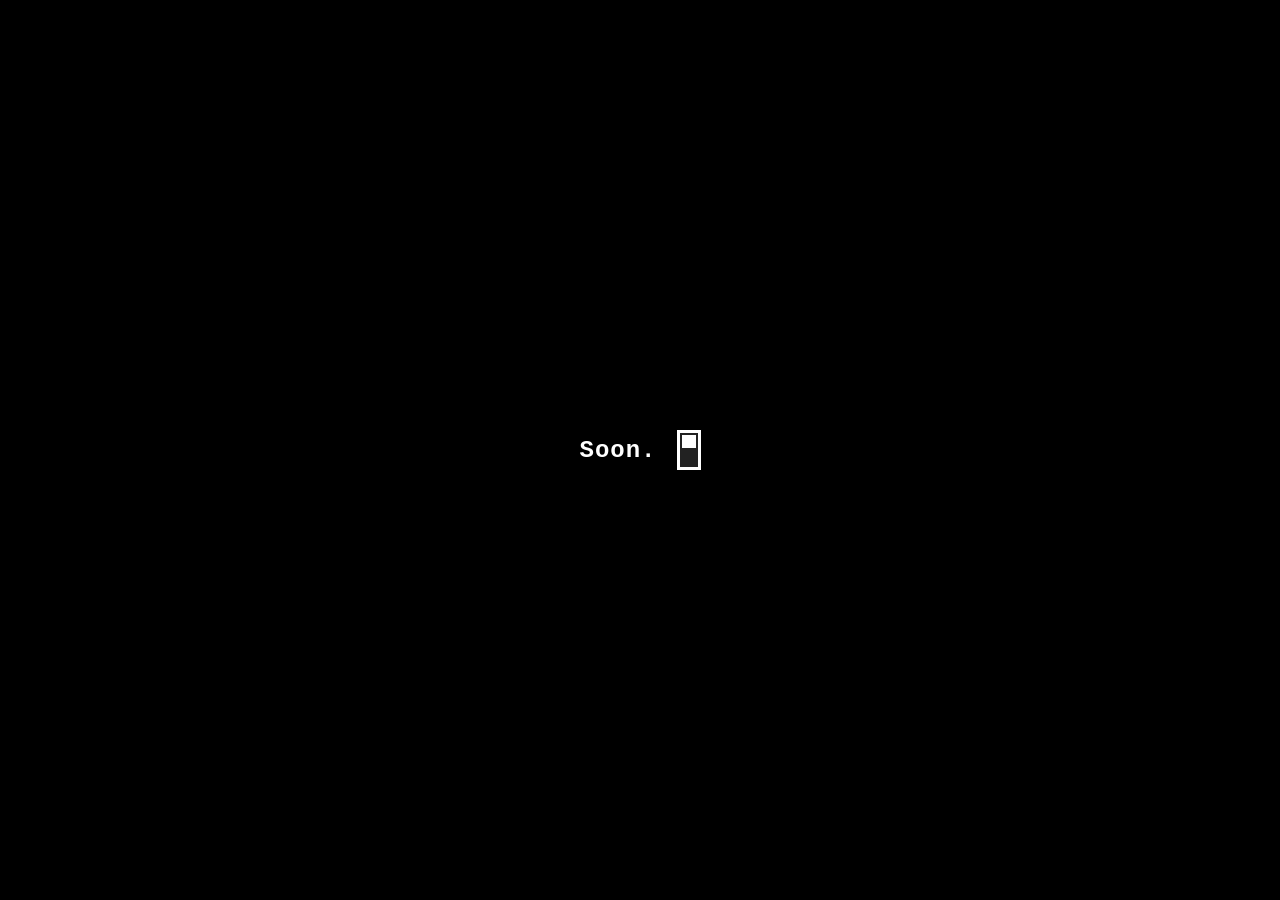
==== index.html @ 851dd61e "secretive hearts♡ It seems like some of mi hearts became secretive...  [...]  Let's press that l" ====
<!DOCTYPE html>
<html lang="en">
<head>
    <meta charset="UTF-8">
    <meta name="viewport" content="width=device-width, initial-scale=1.0">
    <title>Soon.</title>
    <link rel="stylesheet" href="style.css">
    <!-- thanks google, mi font is cute now!!..♡ -->
    <link rel="preconnect" href="https://fonts.googleapis.com">
    <link rel="preconnect" href="https://fonts.gstatic.com" crossorigin>
    <link href="https://fonts.googleapis.com/css2?family=Fredoka:wght@300..700&display=swap" rel="stylesheet">
</head>
<body>
    <!-- mi hearts are floating.. how cool!! -->
    <div id="hearts-container"></div>
    <!-- "YOUR best friend's" animated hearts..♡ -->
    <div id="secret-animation-layer"></div>

    <div class="center-container" id="main-content">
        <p class="teaser-text" id="text-display">Soon.</p>
        
        <!-- lightswitch.. -->
        <div class="switch-container" id="lightswitch-wrapper" onclick="toggleLight()">
            <div class="switch-housing">
                <div class="switch-toggle"></div>
            </div>
        </div>
    </div>

    <!-- RAINBOW,, it feels like,, it's... raining? raining rainbows..? is that even a word? -->
    <div id="secret-rainbow-heart" onclick="triggerSecretAnimation()">♡</div>

    <script>
        const container = document.getElementById('hearts-container');
        const secretLayer = document.getElementById('secret-animation-layer');
        const secretHeart = document.getElementById('secret-rainbow-heart');
        const mainContent = document.getElementById('main-content');
        const textDisplay = document.getElementById('text-display');

        let switchClickCount = 0;
        let secretTriggeredThisSession = false;

        function toggleLight() {
            const isLightMode = document.body.classList.toggle('light-mode');
            
            // normal hearts..♡
            if (isLightMode) {
                createNormalHearts(40);
            } else {
                container.innerHTML = '';
            }

            // uuu, secret! secret!! i'd like to see what's that!!( ˶°ㅁ°) !!
            if (!secretTriggeredThisSession) {
                switchClickCount++;
                if (switchClickCount >= 6 && switchClickCount <= 9) {
                    secretHeart.classList.add('visible');
                } else if (switchClickCount > 9) {
                    secretHeart.classList.remove('visible');
                }
            }
        }

        function createNormalHearts(count) {
            container.innerHTML = '';
            for (let i = 0; i < count; i++) {
                const heart = document.createElement('div');
                heart.className = 'heart';
                heart.innerText = '♡';
                heart.style.left = Math.random() * -20 + 'vw'; 
                heart.style.top = Math.random() * 100 + 'vh';
                const size = Math.random() * 20 + 20; 
                heart.style.fontSize = size + 'px';
                heart.style.animationDelay = Math.random() * 8 + 's';
                heart.style.animationDuration = (Math.random() * 5 + 8) + 's'; 
                container.appendChild(heart);
            }
        }

        // --- mi hearts so cute now!!(˶˃ ᵕ ˂˶) ---
        function triggerSecretAnimation() {
            secretTriggeredThisSession = true;
            secretHeart.classList.remove('visible');
            switchClickCount = 0; // reset!! aww..

            // modifying text and stuff!!
            textDisplay.innerText = "SOON.<3";
            textDisplay.classList.add('cute-mode');
            document.getElementById('lightswitch-wrapper').style.display = 'none';

            // pink heartiesss!!
            let dropInterval = setInterval(() => {
                createDroppingPinkHeart();
            }, 450);

            //  fadeout..
            setTimeout(() => {
                clearInterval(dropInterval);
                
                // they go away so fast!! no.. it can't be... NOOOOOO!!!
                document.body.classList.add('scene-fade-out');

                //  ehh,, just regular stuff?? sooo boooooring D:
                setTimeout(() => {
                    secretLayer.innerHTML = '';
                    textDisplay.innerText = "Soon.";
                    textDisplay.classList.remove('cute-mode');
                    document.getElementById('lightswitch-wrapper').style.display = 'inline-block';
                    
                    document.body.classList.remove('scene-fade-out');
                    secretTriggeredThisSession = false; // Arm system to allow re-triggering
                }, 1500);

            }, 5500);
        }

        function createDroppingPinkHeart() {
            const pinkHeart = document.createElement('div');
            pinkHeart.className = 'dropping-pink-heart';
            pinkHeart.innerText = '♥'; // Solid heavy glyph
            
            // they could be anywhere.. wha-,, mi hearts could b-be... ANYWHERE?
            pinkHeart.style.left = (Math.random() * 60 + 20) + 'vw';
            secretLayer.appendChild(pinkHeart);

            // EXPLOSIVE!!!! HAHAHA!!!!
            const explosionTriggerTime = 1400; // Time in milliseconds it takes to fall
            
            setTimeout(() => {
                const rect = pinkHeart.getBoundingClientRect();
                pinkHeart.remove();
                
                // wooooow..!! ka-boom!!
                createRainbowBurst(rect.left, rect.top);
            }, explosionTriggerTime);
        }

        function createRainbowBurst(startX, startY) {
            const particleCount = 12;
            
            for (let i = 0; i < particleCount; i++) {
                const burstShard = document.createElement('div');
                burstShard.className = 'rainbow-burst-shard';
                burstShard.innerText = '♡';
                burstShard.style.left = startX + 'px';
                burstShard.style.top = startY + 'px';

                const angle = (i / particleCount) * 2 * Math.PI;
                const distance = 160; // Spread radius scaling parameter
                const targetX = Math.cos(angle) * distance;
                const targetY = Math.sin(angle) * distance;

                burstShard.style.setProperty('--tx', `${targetX}px`);
                burstShard.style.setProperty('--ty', `${targetY}px`);

                secretLayer.appendChild(burstShard);

                // auto sweep.. dang it.
                setTimeout(() => { burstShard.remove(); }, 2000);
            }
        }
    </script>
</body>
</html>
---- style.css ----
* {
    margin: 0;
    padding: 0;
    box-sizing: border-box;
}

/* default pitch black bg */
body {
    background-color: #000000;
    height: 100vh;
    display: flex;
    justify-content: center;
    align-items: center;
    overflow: hidden;
    font-family: 'Courier New', Courier, monospace; 
    position: relative;
    transition: background-color 0.15s ease, opacity 1.2s ease;
    opacity: 1;
}

/* fade-out!! AAAA! */
body.scene-fade-out {
    opacity: 0;
}

.center-container {
    display: flex;
    align-items: center;
    gap: 20px;
    z-index: 10;
}

.teaser-text {
    color: #ffffff;
    font-size: 1.5rem;
    font-weight: bold;
    letter-spacing: 1px;
    transition: color 0.15s ease, font-size 0.2s ease;
}

/* --- how cute,, please last for long!! (it won't,, only 7 seconds.(╥‸╥)) --- */
.teaser-text.cute-mode {
    font-family: 'Fredoka', sans-serif;
    font-size: 4rem; /* Noticeably larger styling adjustments */
    color: #ff69b4 !important; /* Forces soft hot pink state */
    text-shadow: 0 0 15px rgba(255, 105, 180, 0.4);
}

/* --- lightswitch --- */
.switch-container {
    cursor: pointer;
    display: inline-block;
}

.switch-housing {
    width: 24px;
    height: 40px;
    background-color: #222;
    border: 3px solid #ffffff;
    position: relative;
    padding: 2px;
    transition: border-color 0.15s ease, background-color 0.15s ease;
}

.switch-toggle {
    width: 100%;
    height: 50%;
    background-color: #ffffff;
    position: absolute;
    top: 0;
    left: 0;
    border: 2px solid #222;
}

/* --- mi hearts are floating... wow!!!ꉂ(˵˃ ᗜ ˂˵) --- */
#hearts-container, #secret-animation-layer {
    position: absolute;
    top: 0;
    left: 0;
    width: 100%;
    height: 100%;
    pointer-events: none;
    overflow: hidden;
}

.heart {
    position: absolute;
    color: transparent;
    -webkit-text-stroke: 2px #000000;
    user-select: none;
    opacity: 0;
    animation: drift linear infinite;
}

@keyframes drift {
    0% { transform: translate(0, 0) rotate(0deg); opacity: 0; }
    10% { opacity: 0.8; }
    90% { opacity: 0.8; }
    100% { transform: translate(120vw, 30vh) rotate(45deg); opacity: 0; }
}

/* --- secret,, button?? a what...? secret!! secret!!! WOO-HOO!!(∩˃o˂∩) --- */
#secret-rainbow-heart {
    position: absolute;
    bottom: 25px;
    right: 25px;
    font-size: 38px;
    cursor: pointer;
    user-select: none;
    pointer-events: auto; /* it has to register... it HAS to. */
    display: none;
    animation: rapidRainbow 0.25s infinite linear;
}

#secret-rainbow-heart.visible {
    display: block;
}

/* --- YOUR best friend's bullet-pattern,, uuu! --- */

/* mi pink hearts go BOOOOOM!! */
.dropping-pink-heart {
    position: absolute;
    top: -50px;
    font-size: 55px;
    color: #ff6ebb;
    text-shadow: 0 0 10px #ff0080;
    z-index: 5;
    animation: dropDown 1.4s cubic-bezier(0.25, 1, 0.5, 1) forwards;
}

@keyframes dropDown {
    0% { transform: translateY(0) scale(0.6); opacity: 0; }
    15% { opacity: 1; transform: translateY(10vh) scale(1.1); }
    100% { transform: translateY(65vh) scale(1); opacity: 1; }
}

.rainbow-burst-shard {
    position: absolute;
    font-size: 32px;
    font-weight: bold;
    user-select: none;
    z-index: 4;
    animation: rapidRainbow 0.2s infinite linear, burstOutward 1.8s cubic-bezier(0.1, 0.8, 0.3, 1) forwards;
}

@keyframes burstOutward {
    0% { transform: translate(0, 0) scale(1); opacity: 1; }
    80% { opacity: 1; }
    100% { transform: translate(var(--tx), var(--ty)) scale(0.5); opacity: 0; }
}

/* cycling running.. rapidly,,?(*ᴗ͈ˬᴗ͈)ꕤ*.ﾟ */
@keyframes rapidRainbow {
    0%   { color: #ff0000; }
    17%  { color: #ffa500; }
    33%  { color: #ffff00; }
    50%  { color: #008000; }
    67%  { color: #0000ff; }
    83%  { color: #4b0082; }
    100% { color: #ee82ee; }
}

/* --- lightmode --- */
body.light-mode { background-color: #ffffff; }
body.light-mode .teaser-text:not(.cute-mode) { color: #000000; }
body.light-mode .switch-housing { background-color: #dddddd; border-color: #000000; }
body.light-mode .switch-toggle { top: 50%; background-color: #333333; border-color: #dddddd; }
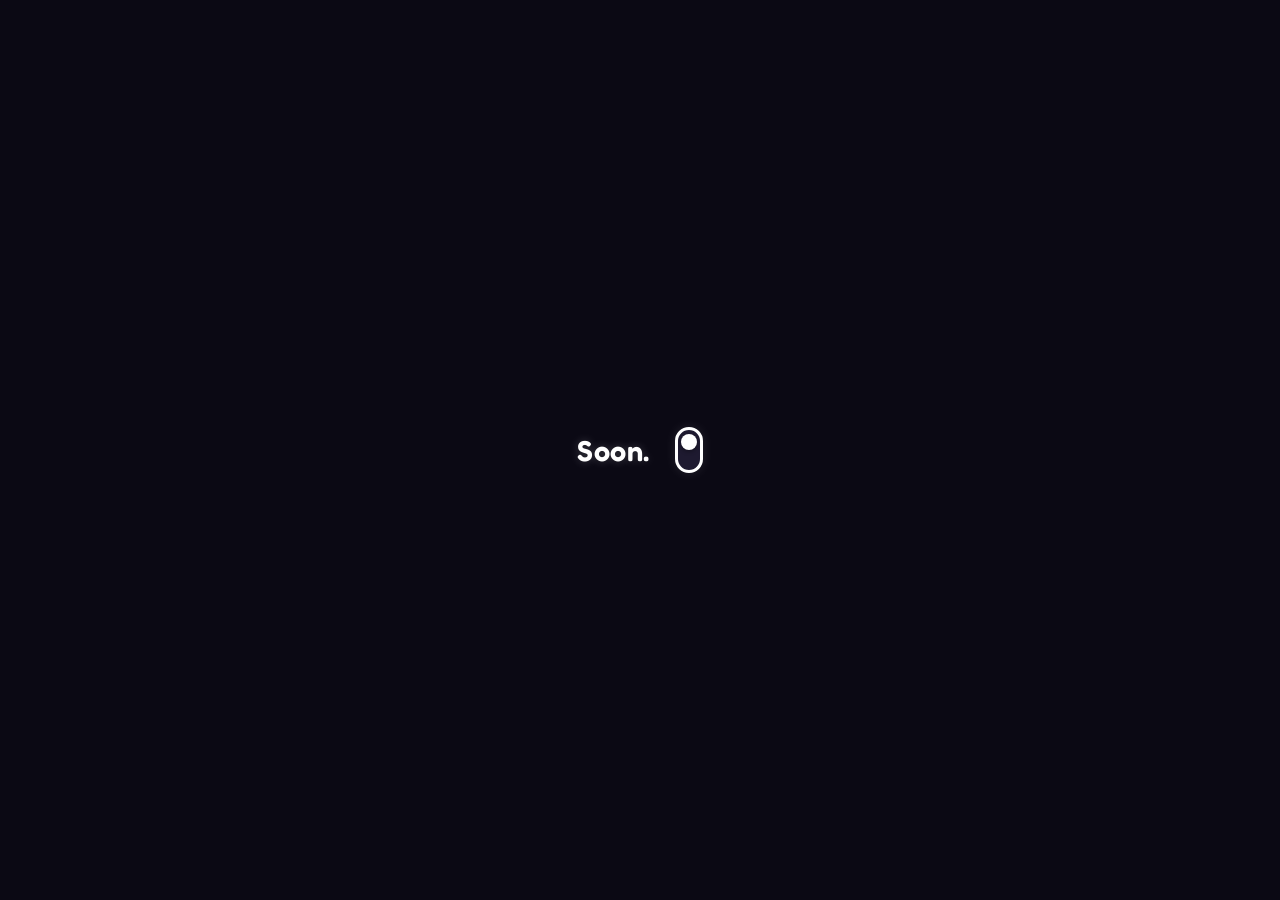
==== commit 477f1679: "mi website is now updated further,,♡ Hopefully it will look okay,,  We'll see.  See you soon as " ====
--- a/index.html
+++ b/index.html
@@ -3,23 +3,23 @@
 <head>
     <meta charset="UTF-8">
     <meta name="viewport" content="width=device-width, initial-scale=1.0">
-    <title>Soon.</title>
+    <title>Soon. ♡</title>
     <link rel="stylesheet" href="style.css">
-    <!-- thanks google, mi font is cute now!!..♡ -->
+    <!-- thank you so much for the cutie fonts, and for mi heart, google!!♡ -->
     <link rel="preconnect" href="https://fonts.googleapis.com">
     <link rel="preconnect" href="https://fonts.gstatic.com" crossorigin>
-    <link href="https://fonts.googleapis.com/css2?family=Fredoka:wght@300..700&display=swap" rel="stylesheet">
+    <link href="https://fonts.googleapis.com/css2?family=Fredoka:wght@400;600&display=swap" rel="stylesheet">
 </head>
 <body>
-    <!-- mi hearts are floating.. how cool!! -->
+    <!-- main backdrop for mi heartsss..♡ -->
     <div id="hearts-container"></div>
-    <!-- "YOUR best friend's" animated hearts..♡ -->
+    <!-- layer for mi hearts' explosive reactions,, -->
     <div id="secret-animation-layer"></div>
 
     <div class="center-container" id="main-content">
         <p class="teaser-text" id="text-display">Soon.</p>
         
-        <!-- lightswitch.. -->
+        <!-- lightswitch,, a bit more adorable,, so sorry..♡ -->
         <div class="switch-container" id="lightswitch-wrapper" onclick="toggleLight()">
             <div class="switch-housing">
                 <div class="switch-toggle"></div>
@@ -27,8 +27,8 @@
         </div>
     </div>
 
-    <!-- RAINBOW,, it feels like,, it's... raining? raining rainbows..? is that even a word? -->
-    <div id="secret-rainbow-heart" onclick="triggerSecretAnimation()">♡</div>
+    <!-- added holo-effects,, not sure if it's proper enough - i'll probably change this in the future..♡ -->
+    <div id="secret-rainbow-heart" onclick="triggerSecretAnimation()">♥</div>
 
     <script>
         const container = document.getElementById('hearts-container');
@@ -39,23 +39,53 @@
 
         let switchClickCount = 0;
         let secretTriggeredThisSession = false;
+        let animationMusic = null; 
+
+        // let's roll the dice..!♡
+        let targetClicks = Math.floor(Math.random() * 4) + 6; 
+
+        // --- audio,, will add them laterrrr..♡ ---
+	// --- beware to not use headphones while listening to them.. it'll definitely sound trashy..♡
+        function playClickSound() {
+            const audio = new Audio('smolheart.mp3');
+            audio.volume = 0.5;
+            audio.play().catch(e => console.log("Audio audio file blocked/missing:", e));
+        }
+
+        function playExplosionSound() {
+            const audio = new Audio('pinkiii.mp3');
+            audio.volume = 0.5;
+            audio.play().catch(e => console.log("Audio audio file blocked/missing:", e));
+        }
+
+        function startFullAnimationMusic() {
+            animationMusic = new Audio('heartheartheart.mp3');
+            animationMusic.volume = 0.5;
+            animationMusic.play().catch(e => console.log("Audio audio file blocked/missing:", e));
+        }
+
+        function stopFullAnimationMusic() {
+            if (animationMusic) {
+                animationMusic.pause();
+                animationMusic.currentTime = 0; 
+            }
+        }
 
         function toggleLight() {
             const isLightMode = document.body.classList.toggle('light-mode');
             
-            // normal hearts..♡
             if (isLightMode) {
-                createNormalHearts(40);
+                createNormalHearts(35);
             } else {
                 container.innerHTML = '';
             }
 
-            // uuu, secret! secret!! i'd like to see what's that!!( ˶°ㅁ°) !!
+            // randomizing the holo effects..♡
             if (!secretTriggeredThisSession) {
                 switchClickCount++;
-                if (switchClickCount >= 6 && switchClickCount <= 9) {
+                if (switchClickCount === targetClicks) {
                     secretHeart.classList.add('visible');
-                } else if (switchClickCount > 9) {
+                } else {
                     secretHeart.classList.remove('visible');
                 }
             }
@@ -69,38 +99,37 @@
                 heart.innerText = '♡';
                 heart.style.left = Math.random() * -20 + 'vw'; 
                 heart.style.top = Math.random() * 100 + 'vh';
-                const size = Math.random() * 20 + 20; 
+                const size = Math.random() * 15 + 20; 
                 heart.style.fontSize = size + 'px';
-                heart.style.animationDelay = Math.random() * 8 + 's';
-                heart.style.animationDuration = (Math.random() * 5 + 8) + 's'; 
+                heart.style.animationDelay = Math.random() * 6 + 's';
+                heart.style.animationDuration = (Math.random() * 4 + 7) + 's'; 
                 container.appendChild(heart);
             }
         }
 
-        // --- mi hearts so cute now!!(˶˃ ᵕ ˂˶) ---
+        // --- asyncing the animation of YOUR best friend's bullet-pattern..♡ ---
         function triggerSecretAnimation() {
             secretTriggeredThisSession = true;
-            secretHeart.classList.remove('visible');
-            switchClickCount = 0; // reset!! aww..
-
-            // modifying text and stuff!!
+            secretHeart.classList.remove('visible'); 
+            switchClickCount = 0; 
+
+            playClickSound();
+            startFullAnimationMusic();
+
             textDisplay.innerText = "SOON.<3";
             textDisplay.classList.add('cute-mode');
             document.getElementById('lightswitch-wrapper').style.display = 'none';
 
-            // pink heartiesss!!
+            // Generate beautifully smooth, clean dropping hearts
             let dropInterval = setInterval(() => {
                 createDroppingPinkHeart();
-            }, 450);
-
-            //  fadeout..
+            }, 400);
+
             setTimeout(() => {
                 clearInterval(dropInterval);
-                
-                // they go away so fast!! no.. it can't be... NOOOOOO!!!
+                stopFullAnimationMusic();
                 document.body.classList.add('scene-fade-out');
 
-                //  ehh,, just regular stuff?? sooo boooooring D:
                 setTimeout(() => {
                     secretLayer.innerHTML = '';
                     textDisplay.innerText = "Soon.";
@@ -108,7 +137,10 @@
                     document.getElementById('lightswitch-wrapper').style.display = 'inline-block';
                     
                     document.body.classList.remove('scene-fade-out');
-                    secretTriggeredThisSession = false; // Arm system to allow re-triggering
+                    
+                    // aww,, it's over... would u like to try it again, mi friend?(˶>⩊<˶)
+                    targetClicks = Math.floor(Math.random() * 4) + 6; 
+                    secretTriggeredThisSession = false; 
                 }, 1500);
 
             }, 5500);
@@ -117,46 +149,52 @@
         function createDroppingPinkHeart() {
             const pinkHeart = document.createElement('div');
             pinkHeart.className = 'dropping-pink-heart';
-            pinkHeart.innerText = '♥'; // Solid heavy glyph
-            
-            // they could be anywhere.. wha-,, mi hearts could b-be... ANYWHERE?
-            pinkHeart.style.left = (Math.random() * 60 + 20) + 'vw';
+
+            pinkHeart.style.left = (Math.random() * 70 + 15) + 'vw';
+            
+            // Large bubble style layout vector path
+            pinkHeart.innerHTML = `
+                <svg viewBox="0 0 24 24" fill="none" xmlns="http://www.w3.org/2000/svg">
+                    <path d="M12 21.35l-1.45-1.32C5.4 15.36 2 12.28 2 8.5 2 5.42 4.42 3 7.5 3c1.74 0 3.41.81 4.5 2.09C13.09 3.81 14.76 3 16.5 3 19.58 3 22 5.42 22 8.5c0 3.78-3.4 6.86-8.55 11.54L12 21.35z" fill="#ff6ebb"/>
+                </svg>
+            `;
+            
             secretLayer.appendChild(pinkHeart);
 
-            // EXPLOSIVE!!!! HAHAHA!!!!
-            const explosionTriggerTime = 1400; // Time in milliseconds it takes to fall
+            const explosionTriggerTime = 1500; // Accurate bottom plane timestamp trigger
             
             setTimeout(() => {
                 const rect = pinkHeart.getBoundingClientRect();
                 pinkHeart.remove();
                 
-                // wooooow..!! ka-boom!!
-                createRainbowBurst(rect.left, rect.top);
+                playExplosionSound();
+                createRainbowBurst(rect.left + (rect.width / 2), rect.top + (rect.height / 2));
             }, explosionTriggerTime);
         }
 
         function createRainbowBurst(startX, startY) {
-            const particleCount = 12;
+            const particleCount = 14; 
             
             for (let i = 0; i < particleCount; i++) {
                 const burstShard = document.createElement('div');
                 burstShard.className = 'rainbow-burst-shard';
                 burstShard.innerText = '♡';
+                
                 burstShard.style.left = startX + 'px';
                 burstShard.style.top = startY + 'px';
 
                 const angle = (i / particleCount) * 2 * Math.PI;
-                const distance = 160; // Spread radius scaling parameter
+                const distance = 180; 
                 const targetX = Math.cos(angle) * distance;
                 const targetY = Math.sin(angle) * distance;
 
+                // 3d translations,, hip-hip hurrayyy!!
                 burstShard.style.setProperty('--tx', `${targetX}px`);
                 burstShard.style.setProperty('--ty', `${targetY}px`);
 
                 secretLayer.appendChild(burstShard);
 
-                // auto sweep.. dang it.
-                setTimeout(() => { burstShard.remove(); }, 2000);
+                setTimeout(() => { burstShard.remove(); }, 1400);
             }
         }
     </script>
--- a/style.css
+++ b/style.css
@@ -2,23 +2,22 @@
     margin: 0;
     padding: 0;
     box-sizing: border-box;
-}
-
-/* default pitch black bg */
+    font-family: 'Fredoka', sans-serif;
+}
+
+/* the base,, reworked..♡ */
 body {
-    background-color: #000000;
+    background-color: #0b0914;
     height: 100vh;
     display: flex;
     justify-content: center;
     align-items: center;
     overflow: hidden;
-    font-family: 'Courier New', Courier, monospace; 
     position: relative;
-    transition: background-color 0.15s ease, opacity 1.2s ease;
+    transition: background-color 0.25s ease, opacity 1.2s ease;
     opacity: 1;
 }
 
-/* fade-out!! AAAA! */
 body.scene-fade-out {
     opacity: 0;
 }
@@ -26,53 +25,62 @@
 .center-container {
     display: flex;
     align-items: center;
-    gap: 20px;
+    gap: 25px;
     z-index: 10;
 }
 
 .teaser-text {
     color: #ffffff;
-    font-size: 1.5rem;
-    font-weight: bold;
-    letter-spacing: 1px;
-    transition: color 0.15s ease, font-size 0.2s ease;
-}
-
-/* --- how cute,, please last for long!! (it won't,, only 7 seconds.(╥‸╥)) --- */
+    font-size: 1.8rem;
+    font-weight: 600;
+    letter-spacing: 0.5px;
+    text-shadow: 0 0 10px rgba(255, 255, 255, 0.2);
+    transition: color 0.25s ease, font-size 0.3s ease;
+}
+
+/* --- cute-mode activated..♡ --- */
 .teaser-text.cute-mode {
-    font-family: 'Fredoka', sans-serif;
-    font-size: 4rem; /* Noticeably larger styling adjustments */
-    color: #ff69b4 !important; /* Forces soft hot pink state */
-    text-shadow: 0 0 15px rgba(255, 105, 180, 0.4);
-}
-
-/* --- lightswitch --- */
+    font-size: 5.5rem; 
+    color: #ff6ebb !important; 
+    text-shadow: 0 0 25px rgba(255, 110, 187, 0.7);
+    animation: textHeartbeat 0.6s infinite alternate ease-in-out;
+}
+
+@keyframes textHeartbeat {
+    0% { transform: scale(0.96); }
+    100% { transform: scale(1.04); }
+}
+
+/* --- lightswitch,, reworked!♡ --- */
 .switch-container {
     cursor: pointer;
     display: inline-block;
 }
 
 .switch-housing {
-    width: 24px;
-    height: 40px;
-    background-color: #222;
+    width: 28px;
+    height: 46px;
+    background-color: #1e1a30;
     border: 3px solid #ffffff;
+    border-radius: 20px; /* Pillow-soft round edges */
     position: relative;
     padding: 2px;
-    transition: border-color 0.15s ease, background-color 0.15s ease;
+    box-shadow: 0 0 12px rgba(255, 255, 255, 0.1);
+    transition: border-color 0.25s ease, background-color 0.25s ease;
 }
 
 .switch-toggle {
-    width: 100%;
-    height: 50%;
+    width: 16px;
+    height: 16px;
     background-color: #ffffff;
-    position: absolute;
-    top: 0;
-    left: 0;
-    border: 2px solid #222;
-}
-
-/* --- mi hearts are floating... wow!!!ꉂ(˵˃ ᗜ ˂˵) --- */
+    border-radius: 50%; /* Completely circular toggle bead */
+    position: absolute;
+    top: 4px;
+    left: 3px;
+    box-shadow: 0 2px 4px rgba(0, 0, 0, 0.3);
+    transition: top 0.2s cubic-bezier(0.175, 0.885, 0.32, 1.275), background-color 0.25s ease;
+}
+
 #hearts-container, #secret-animation-layer {
     position: absolute;
     top: 0;
@@ -86,83 +94,135 @@
 .heart {
     position: absolute;
     color: transparent;
-    -webkit-text-stroke: 2px #000000;
+    -webkit-text-stroke: 2px #ffb6c1; /* ehehe, hue bordersss!!♡ */
     user-select: none;
     opacity: 0;
     animation: drift linear infinite;
 }
 
 @keyframes drift {
-    0% { transform: translate(0, 0) rotate(0deg); opacity: 0; }
-    10% { opacity: 0.8; }
-    90% { opacity: 0.8; }
-    100% { transform: translate(120vw, 30vh) rotate(45deg); opacity: 0; }
-}
-
-/* --- secret,, button?? a what...? secret!! secret!!! WOO-HOO!!(∩˃o˂∩) --- */
+    0% { transform: translate3d(0, 0, 0) rotate(0deg); opacity: 0; }
+    10% { opacity: 0.6; }
+    90% { opacity: 0.6; }
+    100% { transform: translate3d(120vw, 30vh, 0) rotate(45deg); opacity: 0; }
+}
+
+/* --- cutie effects for mi secretive heart..♡ --- */
 #secret-rainbow-heart {
     position: absolute;
-    bottom: 25px;
-    right: 25px;
-    font-size: 38px;
+    bottom: 30px;
+    right: 30px;
+    font-size: 55px;
     cursor: pointer;
     user-select: none;
-    pointer-events: auto; /* it has to register... it HAS to. */
-    display: none;
-    animation: rapidRainbow 0.25s infinite linear;
+    pointer-events: auto; 
+    display: none; 
+    color: transparent;
+    
+    /* holo-effect for mi cutie elements..♡ */
+    background: linear-gradient(
+        135deg, 
+        #ff1493 0%,   /* Vibrant Hot Pink */
+        #ff69b4 25%,  /* Bubblegum Pink */
+        #ffb6c1 45%,  /* Ultra Bright Pastel Gloss */
+        #4a0d2e 70%,  /* Deep Dark Plum / CS2 Holo Shadow */
+        #ff007f 100%  /* Vibrant Neon Pink Magenta */
+    );
+    background-size: 400% 400%;
+    -webkit-background-clip: text;
+    background-clip: text;
+    filter: drop-shadow(0 4px 12px rgba(255, 20, 147, 0.5));
+    animation: cs2HoloShaderFlow 2s linear infinite;
 }
 
 #secret-rainbow-heart.visible {
     display: block;
 }
 
-/* --- YOUR best friend's bullet-pattern,, uuu! --- */
-
-/* mi pink hearts go BOOOOOM!! */
+@keyframes cs2HoloShaderFlow {
+    0% { background-position: 0% 50%; transform: scale(1) rotate(0deg); }
+    50% { transform: scale(1.1) rotate(5deg); }
+    100% { background-position: 100% 50%; transform: scale(1) rotate(0deg); }
+}
+
+/* --- hopefully,, it won't be laggy anymore..♡ --- */
+
+/* simplifying..♡ */
 .dropping-pink-heart {
     position: absolute;
-    top: -50px;
-    font-size: 55px;
-    color: #ff6ebb;
-    text-shadow: 0 0 10px #ff0080;
+    top: -90px;
+    width: 80px; 
+    height: 80px;
     z-index: 5;
-    animation: dropDown 1.4s cubic-bezier(0.25, 1, 0.5, 1) forwards;
-}
-
-@keyframes dropDown {
-    0% { transform: translateY(0) scale(0.6); opacity: 0; }
-    15% { opacity: 1; transform: translateY(10vh) scale(1.1); }
-    100% { transform: translateY(65vh) scale(1); opacity: 1; }
+    will-change: transform;
+    animation: hardwareOptimizedDrop 1.5s cubic-bezier(0.25, 1, 0.5, 1) forwards;
+}
+
+.dropping-pink-heart svg {
+    width: 100%;
+    height: 100%;
+    filter: drop-shadow(0 0 15px rgba(255, 110, 187, 0.8));
+}
+
+@keyframes hardwareOptimizedDrop {
+    0% {
+        transform: translate3d(0, 0, 0) scale(0.6) rotate(-10deg);
+        opacity: 0;
+    }
+    15% {
+        opacity: 1;
+    }
+    100% {
+        transform: translate3d(2vw, 85vh, 0) scale(1.1) rotate(15deg);
+        opacity: 1;
+    }
 }
 
 .rainbow-burst-shard {
     position: absolute;
-    font-size: 32px;
+    font-size: 36px;
     font-weight: bold;
     user-select: none;
     z-index: 4;
-    animation: rapidRainbow 0.2s infinite linear, burstOutward 1.8s cubic-bezier(0.1, 0.8, 0.3, 1) forwards;
-}
-
-@keyframes burstOutward {
-    0% { transform: translate(0, 0) scale(1); opacity: 1; }
-    80% { opacity: 1; }
-    100% { transform: translate(var(--tx), var(--ty)) scale(0.5); opacity: 0; }
-}
-
-/* cycling running.. rapidly,,?(*ᴗ͈ˬᴗ͈)ꕤ*.ﾟ */
+    will-change: transform;
+    animation: rapidRainbow 0.12s infinite linear, burstOutwardClean 1.4s cubic-bezier(0.1, 0.8, 0.2, 1) forwards;
+}
+
+@keyframes burstOutwardClean {
+    0% {
+        transform: translate3d(-50%, -50%, 0) scale(1.2);
+        opacity: 1;
+    }
+    75% {
+        opacity: 1;
+    }
+    100% {
+        transform: translate3d(calc(-50% + var(--tx)), calc(-50% + var(--ty)), 0) scale(0.2);
+        opacity: 0;
+    }
+}
+
 @keyframes rapidRainbow {
-    0%   { color: #ff0000; }
-    17%  { color: #ffa500; }
-    33%  { color: #ffff00; }
-    50%  { color: #008000; }
-    67%  { color: #0000ff; }
-    83%  { color: #4b0082; }
-    100% { color: #ee82ee; }
-}
-
-/* --- lightmode --- */
-body.light-mode { background-color: #ffffff; }
-body.light-mode .teaser-text:not(.cute-mode) { color: #000000; }
-body.light-mode .switch-housing { background-color: #dddddd; border-color: #000000; }
-body.light-mode .switch-toggle { top: 50%; background-color: #333333; border-color: #dddddd; }+    0%   { color: #ff3b3b; }
+    20%  { color: #ff9f43; }
+    40%  { color: #feca57; }
+    60%  { color: #1dd1a1; }
+    80%  { color: #54a0ff; }
+    100% { color: #f368e0; }
+}
+
+/* --- lightmode,, upgraded.♡ --- */
+body.light-mode { 
+    background-color: #fff5f7; /* for the cozier looks.♡ */
+}
+body.light-mode .teaser-text:not(.cute-mode) { 
+    color: #5d4d5b; 
+}
+body.light-mode .switch-housing { 
+    background-color: #ffe3e9; 
+    border-color: #5d4d5b; 
+}
+body.light-mode .switch-toggle { 
+    top: 21px; /* shifts down smoothly.. mrrp..♡ */
+    background-color: #ff6ebb; 
+}
